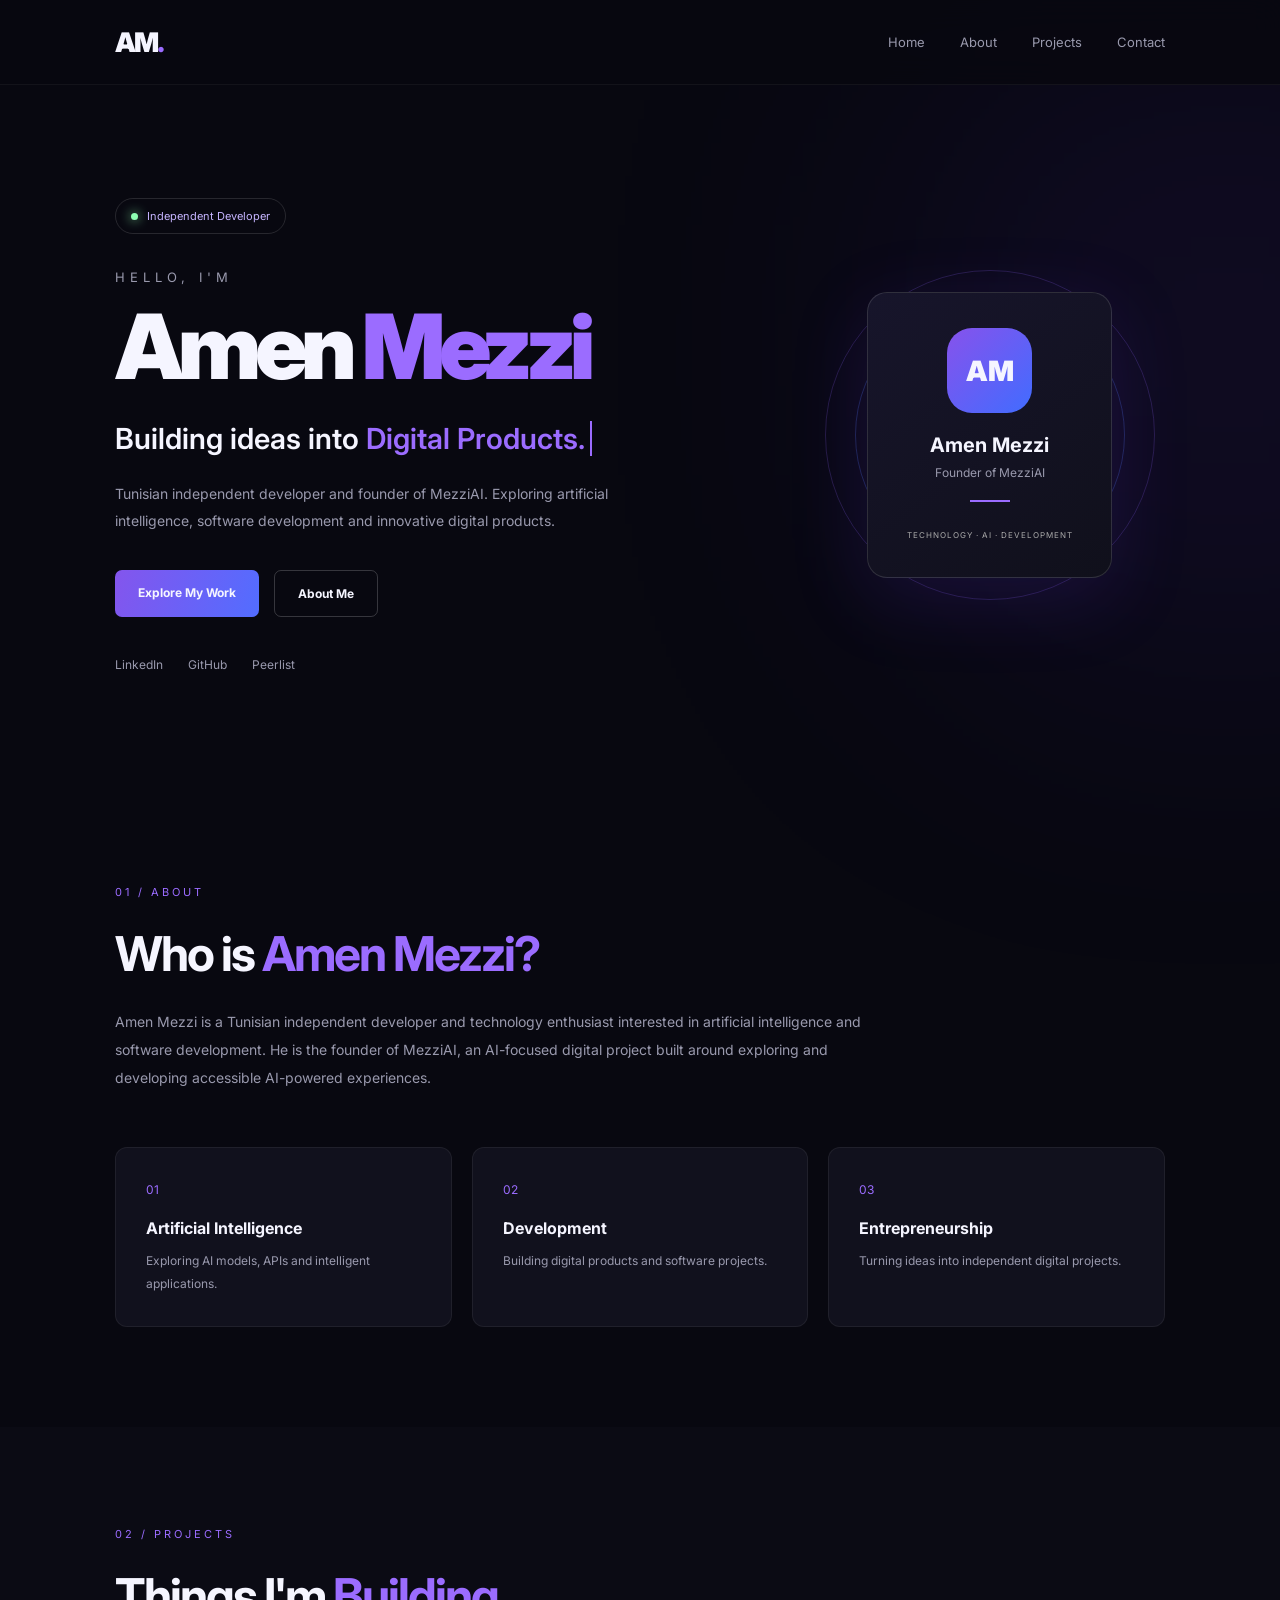
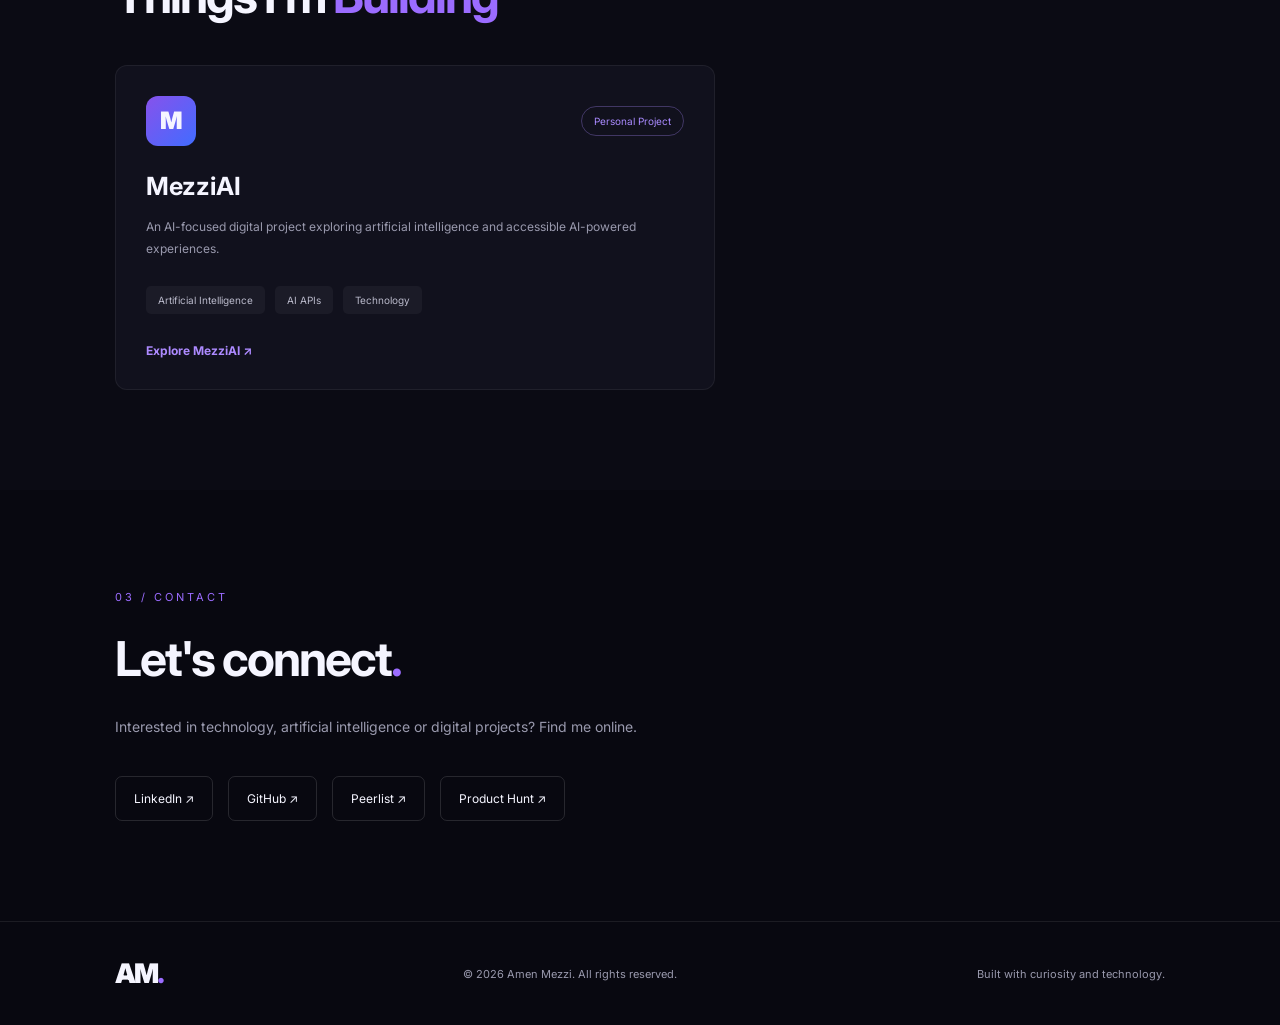
==== index.html @ a1e27f5b "Add files via upload" ====
<!DOCTYPE html>
<html lang="en">
<head>
  <meta charset="UTF-8">
  <meta name="viewport" content="width=device-width, initial-scale=1.0">

  <title>Amen Mezzi | Founder of MezziAI & Independent Developer</title>

  <meta name="description" content="Official website of Amen Mezzi, Tunisian independent developer and founder of MezziAI. Explore his projects, technology interests and work in artificial intelligence.">

  <meta name="author" content="Amen Mezzi">
  <meta name="robots" content="index, follow">
  <meta name="theme-color" content="#080810">

  <link rel="canonical" href="https://YOUR-DOMAIN.com/">

  <meta property="og:type" content="website">
  <meta property="og:title" content="Amen Mezzi | Official Website">
  <meta property="og:description" content="Independent Developer | Founder of MezziAI">
  <meta property="og:url" content="https://YOUR-DOMAIN.com/">
  <meta property="og:site_name" content="Amen Mezzi">

  <link rel="stylesheet" href="style.css">

  <script type="application/ld+json">
  {
    "@context": "https://schema.org",
    "@type": "Person",
    "name": "Amen Mezzi",
    "url": "https://YOUR-DOMAIN.com/",
    "jobTitle": "Independent Developer",
    "description": "Tunisian independent developer and founder of MezziAI, an AI-focused digital project.",
    "nationality": {
      "@type": "Country",
      "name": "Tunisia"
    },
    "sameAs": [
      "https://www.linkedin.com/in/amen-mezzi-5a290044a",
      "https://peerlist.io/amenmezzi095/project/amen-mezzi--founder-of-mezzai",
      "https://www.producthunt.com/products/mezziai?launch=mezziai"
    ]
  }
  </script>
</head>

<body>

  <div class="background-glow"></div>

  <header class="header">
    <a href="#home" class="logo">AM<span>.</span></a>

    <button class="menu-btn" aria-label="Toggle navigation">
      <span></span>
      <span></span>
      <span></span>
    </button>

    <nav class="nav-links">
      <a href="#home">Home</a>
      <a href="#about">About</a>
      <a href="#projects">Projects</a>
      <a href="#contact">Contact</a>
    </nav>
  </header>

  <main>

    <section class="hero" id="home">

      <div class="hero-content">

        <div class="status">
          <span class="status-dot"></span>
          Independent Developer
        </div>

        <p class="intro">HELLO, I'M</p>

        <h1>Amen <span>Mezzi</span></h1>

        <h2>Building ideas into <span id="typing"></span></h2>

        <p class="hero-description">
          Tunisian independent developer and founder of MezziAI.
          Exploring artificial intelligence, software development
          and innovative digital products.
        </p>

        <div class="hero-buttons">
          <a href="#projects" class="btn primary">Explore My Work</a>
          <a href="#about" class="btn secondary">About Me</a>
        </div>

        <div class="social-links">
          <a href="https://www.linkedin.com/in/amen-mezzi-5a290044a" target="_blank" rel="noopener">LinkedIn</a>
          <a href="https://github.com/" target="_blank" rel="noopener">GitHub</a>
          <a href="https://peerlist.io/amenmezzi095/project/amen-mezzi--founder-of-mezzai" target="_blank" rel="noopener">Peerlist</a>
        </div>

      </div>

      <div class="hero-visual">
        <div class="orbit orbit-one"></div>
        <div class="orbit orbit-two"></div>

        <div class="profile-card">
          <div class="profile-icon">AM</div>
          <h3>Amen Mezzi</h3>
          <p>Founder of MezziAI</p>
          <div class="card-line"></div>
          <span>TECHNOLOGY · AI · DEVELOPMENT</span>
        </div>
      </div>

    </section>

    <section class="about section" id="about">

      <div class="section-label">01 / ABOUT</div>

      <h2>Who is <span>Amen Mezzi?</span></h2>

      <p>
        Amen Mezzi is a Tunisian independent developer and technology
        enthusiast interested in artificial intelligence and software
        development.

        He is the founder of MezziAI, an AI-focused digital project
        built around exploring and developing accessible AI-powered
        experiences.
      </p>

      <div class="info-grid">
        <div class="info-card">
          <span>01</span>
          <h3>Artificial Intelligence</h3>
          <p>Exploring AI models, APIs and intelligent applications.</p>
        </div>

        <div class="info-card">
          <span>02</span>
          <h3>Development</h3>
          <p>Building digital products and software projects.</p>
        </div>

        <div class="info-card">
          <span>03</span>
          <h3>Entrepreneurship</h3>
          <p>Turning ideas into independent digital projects.</p>
        </div>
      </div>

    </section>

    <section class="projects section" id="projects">

      <div class="section-label">02 / PROJECTS</div>

      <h2>Things I'm <span>Building</span></h2>

      <div class="project-card">

        <div class="project-top">
          <div class="project-icon">M</div>
          <span class="project-status">Personal Project</span>
        </div>

        <h3>MezziAI</h3>

        <p>
          An AI-focused digital project exploring artificial
          intelligence and accessible AI-powered experiences.
        </p>

        <div class="tags">
          <span>Artificial Intelligence</span>
          <span>AI APIs</span>
          <span>Technology</span>
        </div>

        <a href="https://www.producthunt.com/products/mezziai?launch=mezziai"
           target="_blank" rel="noopener" class="project-link">
          Explore MezziAI ↗
        </a>

      </div>

    </section>

    <section class="contact section" id="contact">

      <div class="section-label">03 / CONTACT</div>

      <h2>Let's connect<span>.</span></h2>

      <p>
        Interested in technology, artificial intelligence
        or digital projects? Find me online.
      </p>

      <div class="contact-links">
        <a href="https://www.linkedin.com/in/amen-mezzi-5a290044a" target="_blank" rel="noopener">LinkedIn ↗</a>
        <a href="https://github.com/" target="_blank" rel="noopener">GitHub ↗</a>
        <a href="https://peerlist.io/amenmezzi095/project/amen-mezzi--founder-of-mezzai" target="_blank" rel="noopener">Peerlist ↗</a>
        <a href="https://www.producthunt.com/products/mezziai?launch=mezziai" target="_blank" rel="noopener">Product Hunt ↗</a>
      </div>

    </section>

  </main>

  <footer>
    <a href="#home" class="logo">AM<span>.</span></a>
    <p>© <span id="year"></span> Amen Mezzi. All rights reserved.</p>
    <p>Built with curiosity and technology.</p>
  </footer>

  <script src="script.js"></script>

</body>
</html>
---- style.css ----
@import url('https://fonts.googleapis.com/css2?family=Inter:wght@400;500;600;700;800;900&display=swap');

:root {
  --bg: #080810;
  --card: #11111d;
  --text: #f5f5ff;
  --muted: #9999ad;
  --purple: #9b6cff;
  --blue: #547dff;
}

* {
  margin: 0;
  padding: 0;
  box-sizing: border-box;
  scroll-behavior: smooth;
}

body {
  font-family: 'Inter', sans-serif;
  background: var(--bg);
  color: var(--text);
  overflow-x: hidden;
}

a {
  text-decoration: none;
  color: inherit;
}

.background-glow {
  position: fixed;
  width: 500px;
  height: 500px;
  background: #713bff;
  filter: blur(180px);
  opacity: .13;
  top: 100px;
  right: -200px;
  pointer-events: none;
  z-index: -1;
}

.header {
  height: 85px;
  padding: 0 9%;
  display: flex;
  justify-content: space-between;
  align-items: center;
  border-bottom: 1px solid #ffffff0c;
  position: sticky;
  top: 0;
  z-index: 100;
  background: rgba(8,8,16,.9);
  backdrop-filter: blur(15px);
}

.logo {
  font-size: 27px;
  font-weight: 900;
  letter-spacing: -2px;
}

.logo span,
h1 span,
h2 span {
  color: var(--purple);
}

.nav-links {
  display: flex;
  gap: 35px;
}

.nav-links a {
  color: var(--muted);
  font-size: 13px;
  transition: .3s;
}

.nav-links a:hover {
  color: white;
}

.menu-btn {
  display: none;
  background: none;
  border: 0;
  cursor: pointer;
}

.menu-btn span {
  display: block;
  width: 25px;
  height: 2px;
  background: white;
  margin: 6px;
}

.hero {
  min-height: 700px;
  padding: 100px 9%;
  display: flex;
  align-items: center;
  justify-content: space-between;
  gap: 50px;
}

.hero-content {
  max-width: 650px;
}

.status {
  display: inline-flex;
  align-items: center;
  gap: 9px;
  padding: 10px 15px;
  border: 1px solid #ffffff20;
  border-radius: 30px;
  color: #c6b5ff;
  font-size: 11px;
  margin-bottom: 35px;
}

.status-dot {
  width: 7px;
  height: 7px;
  border-radius: 50%;
  background: #8dffb2;
  box-shadow: 0 0 12px #8dffb2;
}

.intro {
  font-size: 13px;
  color: var(--muted);
  letter-spacing: 5px;
  margin-bottom: 12px;
}

.hero h1 {
  font-size: clamp(55px, 8vw, 90px);
  font-weight: 900;
  letter-spacing: -6px;
  line-height: 1.1;
}

.hero h2 {
  font-size: clamp(20px, 3vw, 29px);
  margin-top: 25px;
  font-weight: 600;
}

.hero h2 span {
  border-right: 2px solid var(--purple);
  padding-right: 5px;
}

.hero-description {
  color: var(--muted);
  line-height: 1.9;
  max-width: 510px;
  font-size: 14px;
  margin-top: 25px;
}

.hero-buttons {
  display: flex;
  gap: 15px;
  margin-top: 35px;
  flex-wrap: wrap;
}

.btn {
  padding: 15px 23px;
  border-radius: 7px;
  font-size: 12px;
  font-weight: 700;
  transition: .3s;
}

.primary {
  background: linear-gradient(110deg, #8455ed, #526dff);
}

.secondary {
  border: 1px solid #ffffff30;
}

.btn:hover {
  transform: translateY(-4px);
}

.social-links {
  display: flex;
  gap: 25px;
  margin-top: 40px;
}

.social-links a {
  color: var(--muted);
  font-size: 12px;
}

.social-links a:hover {
  color: var(--purple);
}

.hero-visual {
  position: relative;
  width: 350px;
  height: 350px;
  display: flex;
  align-items: center;
  justify-content: center;
  flex-shrink: 0;
}

.orbit {
  position: absolute;
  border: 1px solid #9168ff35;
  border-radius: 50%;
}

.orbit-one {
  width: 330px;
  height: 330px;
  animation: rotate 15s linear infinite;
}

.orbit-two {
  width: 270px;
  height: 270px;
  border-color: #547dff40;
  animation: rotate 20s linear infinite reverse;
}

@keyframes rotate {
  to { transform: rotate(360deg); }
}

.profile-card {
  width: 245px;
  padding: 35px 20px;
  text-align: center;
  border: 1px solid #ffffff20;
  background: linear-gradient(145deg, #17152b, #10101b);
  border-radius: 20px;
  box-shadow: 0 20px 80px #713bff25;
  z-index: 2;
}

.profile-icon {
  width: 85px;
  height: 85px;
  border-radius: 25px;
  background: linear-gradient(135deg, #8752ec, #416cff);
  display: grid;
  place-items: center;
  font-size: 28px;
  font-weight: 900;
  margin: auto auto 20px;
}

.profile-card h3 {
  font-size: 20px;
}

.profile-card p {
  color: var(--muted);
  font-size: 12px;
  margin-top: 8px;
}

.card-line {
  width: 40px;
  height: 2px;
  background: var(--purple);
  margin: 20px auto;
}

.profile-card span {
  font-size: 8px;
  color: #aaa;
  letter-spacing: 1px;
}

.section {
  padding: 100px 9%;
}

.section-label {
  font-size: 11px;
  letter-spacing: 3px;
  color: var(--purple);
  margin-bottom: 25px;
}

.section h2 {
  font-size: clamp(32px, 5vw, 48px);
  letter-spacing: -2px;
  margin-bottom: 25px;
}

.about > p,
.contact > p {
  color: var(--muted);
  line-height: 2;
  font-size: 14px;
  max-width: 750px;
}

.info-grid {
  display: grid;
  grid-template-columns: repeat(3, 1fr);
  gap: 20px;
  margin-top: 55px;
}

.info-card,
.project-card {
  padding: 30px;
  background: var(--card);
  border: 1px solid #ffffff10;
  border-radius: 12px;
  transition: .3s;
}

.info-card:hover,
.project-card:hover {
  transform: translateY(-6px);
  border-color: #9366ff70;
}

.info-card > span {
  color: var(--purple);
  font-size: 12px;
}

.info-card h3 {
  margin: 20px 0 12px;
  font-size: 16px;
}

.info-card p,
.project-card > p {
  color: var(--muted);
  font-size: 12px;
  line-height: 1.9;
}

.projects {
  background: #0b0b14;
}

.project-card {
  max-width: 600px;
  margin-top: 40px;
}

.project-top {
  display: flex;
  align-items: center;
  justify-content: space-between;
  margin-bottom: 25px;
}

.project-icon {
  width: 50px;
  height: 50px;
  background: linear-gradient(135deg, #8752ec, #416cff);
  display: grid;
  place-items: center;
  border-radius: 12px;
  font-size: 24px;
  font-weight: 900;
}

.project-status {
  font-size: 10px;
  color: #a98aff;
  border: 1px solid #a98aff50;
  padding: 8px 12px;
  border-radius: 20px;
}

.project-card h3 {
  font-size: 25px;
  margin-bottom: 15px;
}

.tags {
  display: flex;
  flex-wrap: wrap;
  gap: 10px;
  margin: 25px 0;
}

.tags span {
  font-size: 10px;
  padding: 8px 12px;
  background: #ffffff0b;
  color: #b9b9ca;
  border-radius: 5px;
}

.project-link {
  display: inline-block;
  font-size: 12px;
  color: #ad8aff;
  font-weight: 700;
}

.contact-links {
  display: flex;
  flex-wrap: wrap;
  gap: 15px;
  margin-top: 35px;
}

.contact-links a {
  padding: 14px 18px;
  border: 1px solid #ffffff20;
  border-radius: 7px;
  font-size: 12px;
  transition: .3s;
}

.contact-links a:hover {
  background: #8255e9;
}

footer {
  padding: 35px 9%;
  border-top: 1px solid #ffffff15;
  display: flex;
  justify-content: space-between;
  align-items: center;
  gap: 20px;
  flex-wrap: wrap;
}

footer p {
  font-size: 11px;
  color: var(--muted);
}

@media(max-width: 900px) {
  .hero {
    flex-direction: column;
    text-align: center;
    padding-top: 90px;
  }

  .hero-description {
    margin-left: auto;
    margin-right: auto;
  }

  .hero-buttons,
  .social-links {
    justify-content: center;
  }

  .hero-visual {
    margin-top: 30px;
  }
}

@media(max-width: 650px) {
  .header {
    padding: 0 6%;
    height: 70px;
  }

  .menu-btn {
    display: block;
  }

  .nav-links {
    display: none;
    position: absolute;
    top: 70px;
    left: 0;
    width: 100%;
    padding: 25px;
    background: #10101b;
    flex-direction: column;
    gap: 25px;
    border-bottom: 1px solid #ffffff15;
  }

  .nav-links.active {
    display: flex;
  }

  .hero {
    padding: 75px 6%;
    min-height: auto;
  }

  .hero h1 {
    letter-spacing: -4px;
  }

  .hero-visual {
    transform: scale(.85);
    margin: 0;
  }

  .section {
    padding: 75px 6%;
  }

  .info-grid {
    grid-template-columns: 1fr;
  }

  footer {
    flex-direction: column;
    text-align: center;
  }
}
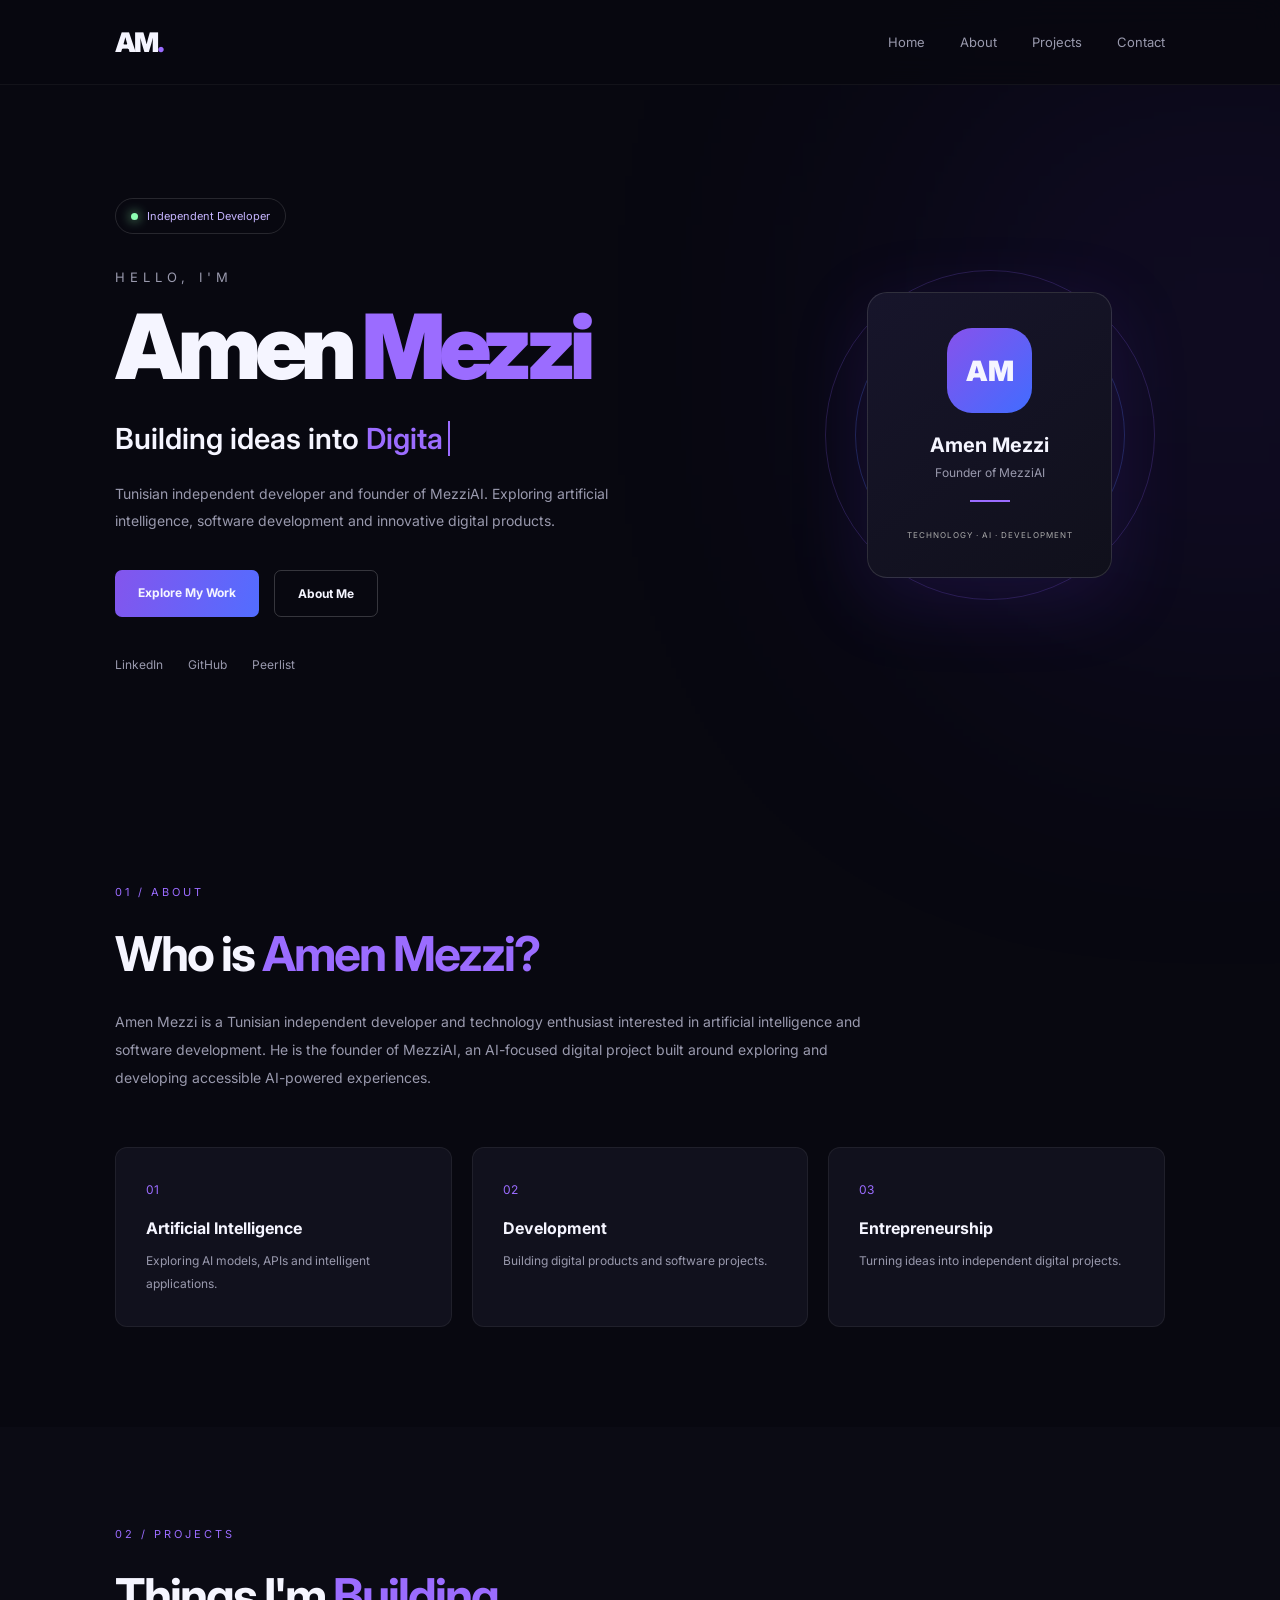
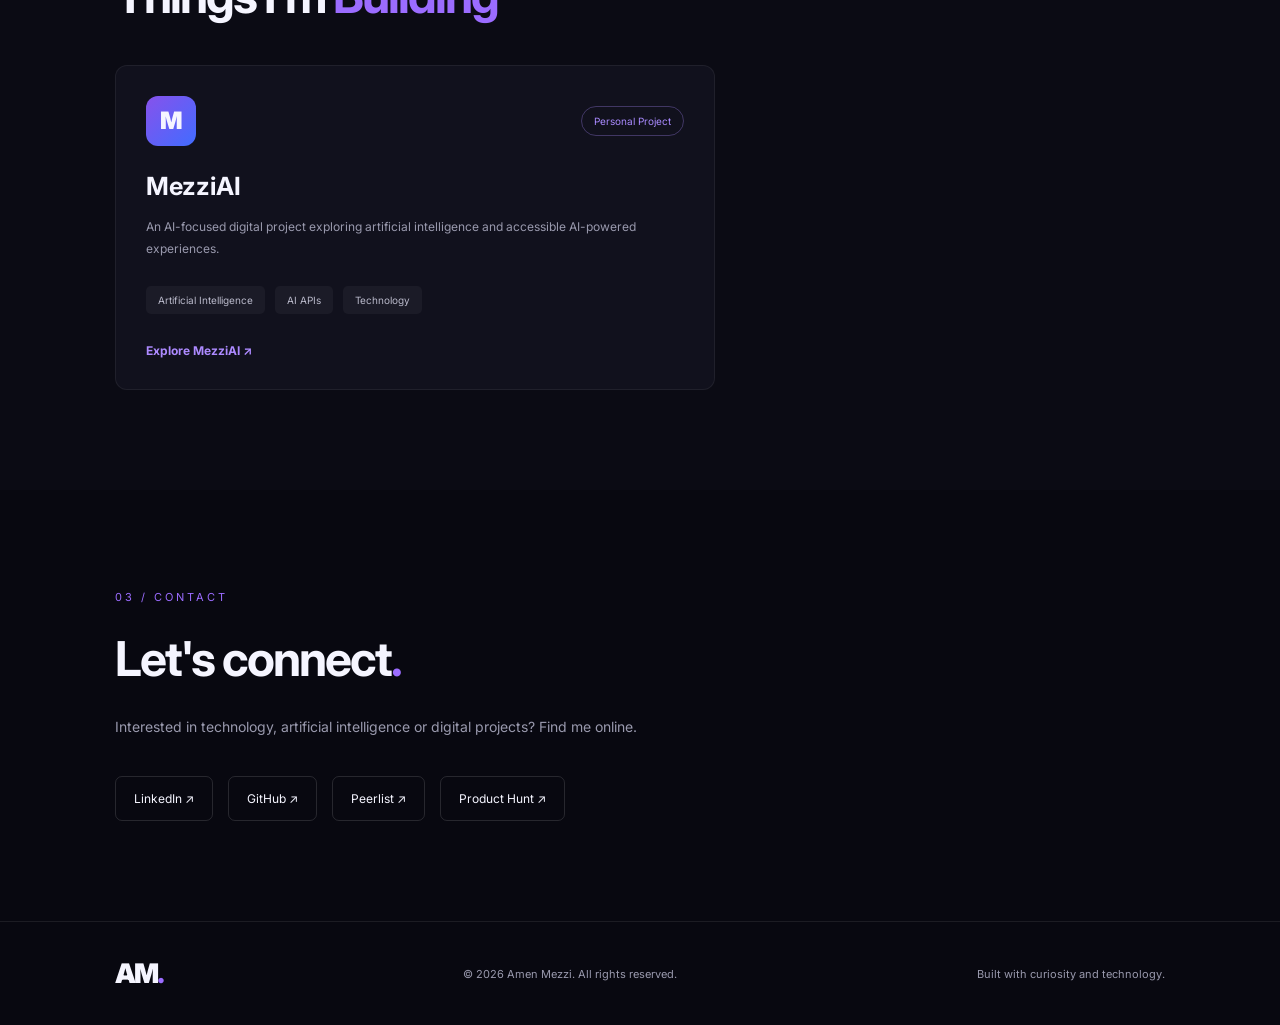
==== commit d52a7d3b: "Enhance SEO and social media metadata in index.html Updated meta tags for better SEO and social shar" ====
--- a/index.html
+++ b/index.html
@@ -7,38 +7,73 @@
 
   <title>Amen Mezzi | Founder of MezziAI & Independent Developer</title>
 
-  <meta name="description" content="Official website of Amen Mezzi, Tunisian independent developer and founder of MezziAI. Explore his projects, technology interests and work in artificial intelligence.">
+  <meta name="description" content="Official website of Amen Mezzi, Tunisian independent developer and founder of MezziAI. Discover his projects, work in artificial intelligence and technology.">
 
   <meta name="author" content="Amen Mezzi">
   <meta name="robots" content="index, follow">
   <meta name="theme-color" content="#080810">
 
-  <link rel="canonical" href="https://YOUR-DOMAIN.com/">
-
+  <link rel="canonical" href="https://piro11122.github.io/Amenmezziofficiel-/">
+
+  <!-- Open Graph -->
   <meta property="og:type" content="website">
   <meta property="og:title" content="Amen Mezzi | Official Website">
-  <meta property="og:description" content="Independent Developer | Founder of MezziAI">
-  <meta property="og:url" content="https://YOUR-DOMAIN.com/">
+  <meta property="og:description" content="Amen Mezzi — Tunisian Independent Developer and Founder of MezziAI.">
+  <meta property="og:url" content="https://piro11122.github.io/Amenmezziofficiel-/">
   <meta property="og:site_name" content="Amen Mezzi">
+  <meta property="og:locale" content="en_US">
+
+  <!-- Twitter -->
+  <meta name="twitter:card" content="summary">
+  <meta name="twitter:title" content="Amen Mezzi | Official Website">
+  <meta name="twitter:description" content="Independent Developer | Founder of MezziAI">
 
   <link rel="stylesheet" href="style.css">
 
+  <!-- Structured Data -->
   <script type="application/ld+json">
   {
     "@context": "https://schema.org",
-    "@type": "Person",
-    "name": "Amen Mezzi",
-    "url": "https://YOUR-DOMAIN.com/",
-    "jobTitle": "Independent Developer",
-    "description": "Tunisian independent developer and founder of MezziAI, an AI-focused digital project.",
-    "nationality": {
-      "@type": "Country",
-      "name": "Tunisia"
-    },
-    "sameAs": [
-      "https://www.linkedin.com/in/amen-mezzi-5a290044a",
-      "https://peerlist.io/amenmezzi095/project/amen-mezzi--founder-of-mezzai",
-      "https://www.producthunt.com/products/mezziai?launch=mezziai"
+    "@graph": [
+      {
+        "@type": "Person",
+        "@id": "https://piro11122.github.io/Amenmezziofficiel-/#person",
+        "name": "Amen Mezzi",
+        "url": "https://piro11122.github.io/Amenmezziofficiel-/",
+        "jobTitle": "Independent Developer",
+        "description": "Tunisian independent developer and founder of MezziAI, an AI-focused digital project.",
+        "nationality": {
+          "@type": "Country",
+          "name": "Tunisia"
+        },
+        "sameAs": [
+          "https://www.linkedin.com/in/amen-mezzi-5a290044a",
+          "https://github.com/piro11122",
+          "https://peerlist.io/amenmezzi095/project/amen-mezzi--founder-of-mezzai",
+          "https://www.producthunt.com/products/mezziai?launch=mezziai"
+        ]
+      },
+      {
+        "@type": "WebSite",
+        "@id": "https://piro11122.github.io/Amenmezziofficiel-/#website",
+        "url": "https://piro11122.github.io/Amenmezziofficiel-/",
+        "name": "Amen Mezzi",
+        "description": "Official website of Amen Mezzi, independent developer and founder of MezziAI.",
+        "publisher": {
+          "@id": "https://piro11122.github.io/Amenmezziofficiel-/#person"
+        },
+        "inLanguage": "en"
+      },
+      {
+        "@type": "CreativeWork",
+        "@id": "https://piro11122.github.io/Amenmezziofficiel-/#mezziai",
+        "name": "MezziAI",
+        "description": "An AI-focused digital project exploring artificial intelligence and accessible AI-powered experiences.",
+        "creator": {
+          "@id": "https://piro11122.github.io/Amenmezziofficiel-/#person"
+        },
+        "url": "https://www.producthunt.com/products/mezziai?launch=mezziai"
+      }
     ]
   }
   </script>
@@ -94,9 +129,9 @@
         </div>
 
         <div class="social-links">
-          <a href="https://www.linkedin.com/in/amen-mezzi-5a290044a" target="_blank" rel="noopener">LinkedIn</a>
-          <a href="https://github.com/" target="_blank" rel="noopener">GitHub</a>
-          <a href="https://peerlist.io/amenmezzi095/project/amen-mezzi--founder-of-mezzai" target="_blank" rel="noopener">Peerlist</a>
+          <a href="https://www.linkedin.com/in/amen-mezzi-5a290044a" target="_blank" rel="noopener noreferrer">LinkedIn</a>
+          <a href="https://github.com/piro11122" target="_blank" rel="noopener noreferrer">GitHub</a>
+          <a href="https://peerlist.io/amenmezzi095/project/amen-mezzi--founder-of-mezzai" target="_blank" rel="noopener noreferrer">Peerlist</a>
         </div>
 
       </div>
@@ -181,7 +216,7 @@
         </div>
 
         <a href="https://www.producthunt.com/products/mezziai?launch=mezziai"
-           target="_blank" rel="noopener" class="project-link">
+           target="_blank" rel="noopener noreferrer" class="project-link">
           Explore MezziAI ↗
         </a>
 
@@ -201,10 +236,10 @@
       </p>
 
       <div class="contact-links">
-        <a href="https://www.linkedin.com/in/amen-mezzi-5a290044a" target="_blank" rel="noopener">LinkedIn ↗</a>
-        <a href="https://github.com/" target="_blank" rel="noopener">GitHub ↗</a>
-        <a href="https://peerlist.io/amenmezzi095/project/amen-mezzi--founder-of-mezzai" target="_blank" rel="noopener">Peerlist ↗</a>
-        <a href="https://www.producthunt.com/products/mezziai?launch=mezziai" target="_blank" rel="noopener">Product Hunt ↗</a>
+        <a href="https://www.linkedin.com/in/amen-mezzi-5a290044a" target="_blank" rel="noopener noreferrer">LinkedIn ↗</a>
+        <a href="https://github.com/piro11122" target="_blank" rel="noopener noreferrer">GitHub ↗</a>
+        <a href="https://peerlist.io/amenmezzi095/project/amen-mezzi--founder-of-mezzai" target="_blank" rel="noopener noreferrer">Peerlist ↗</a>
+        <a href="https://www.producthunt.com/products/mezziai?launch=mezziai" target="_blank" rel="noopener noreferrer">Product Hunt ↗</a>
       </div>
 
     </section>
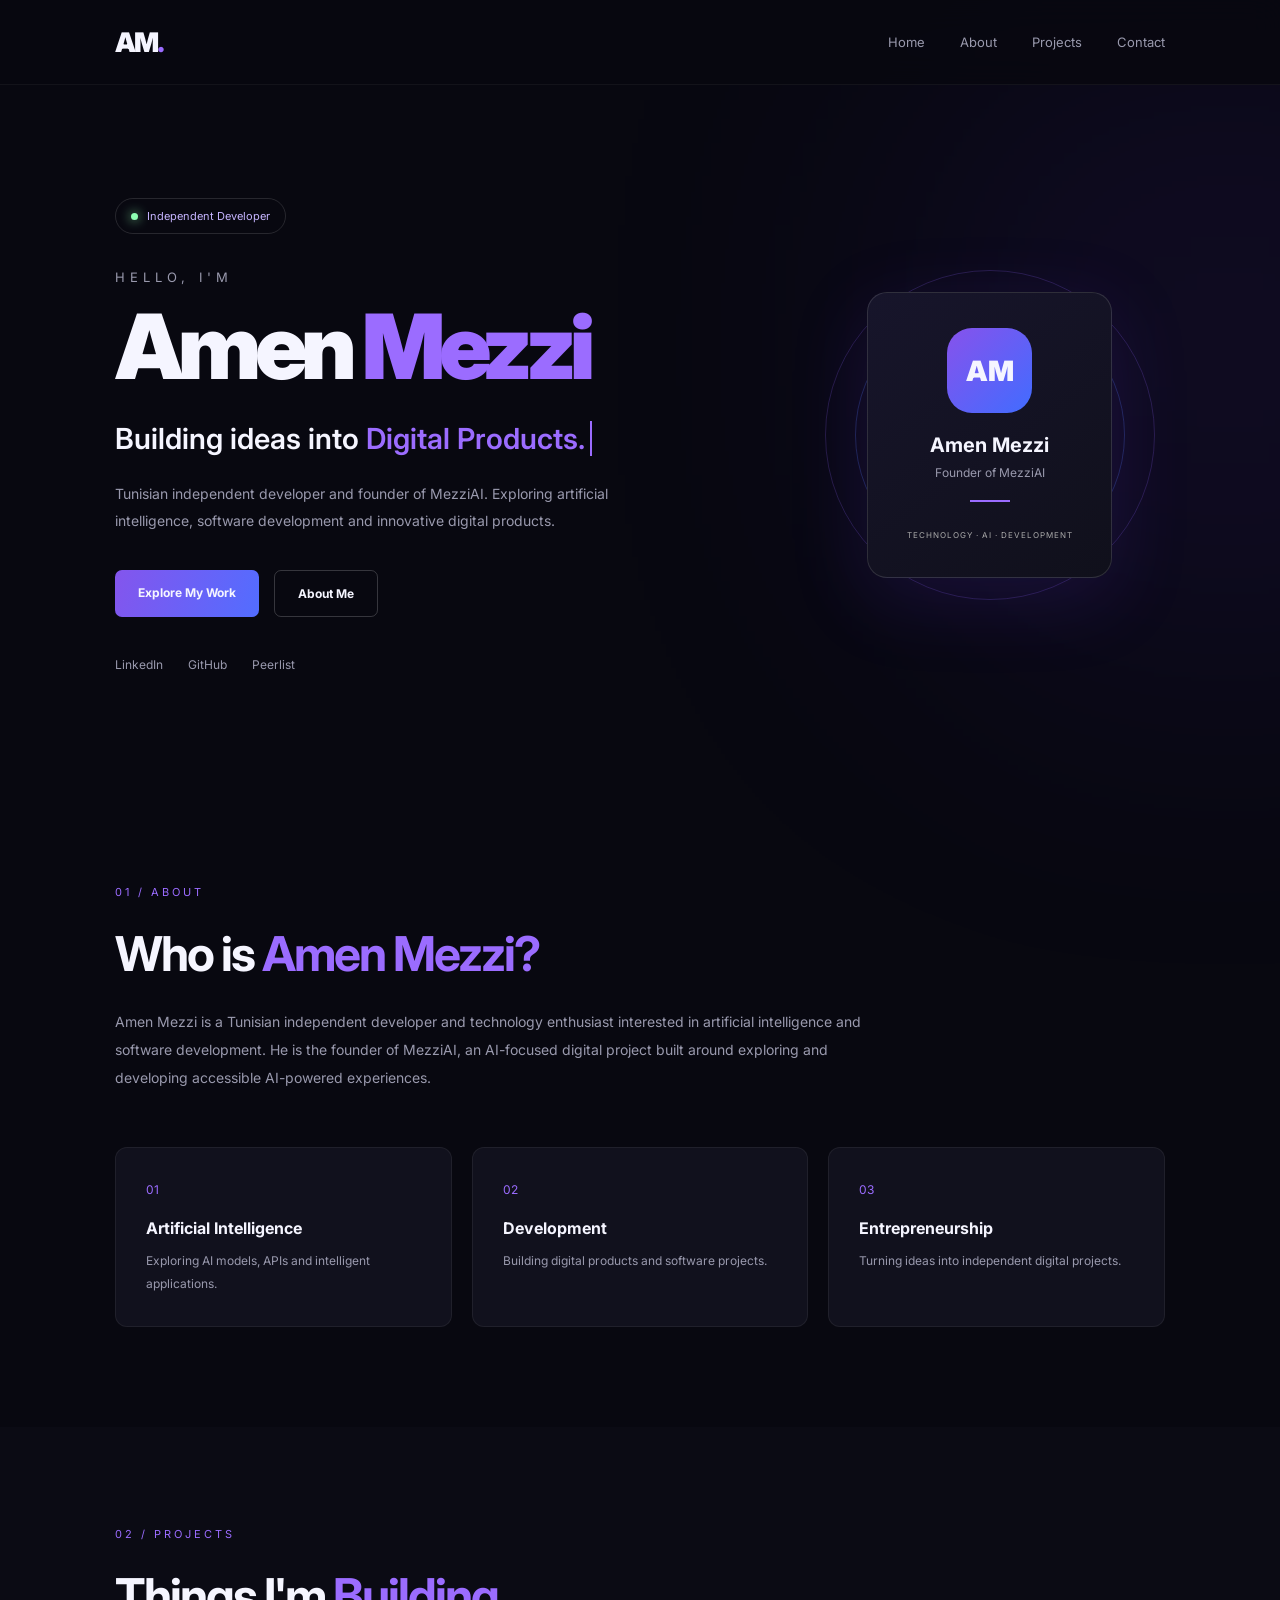
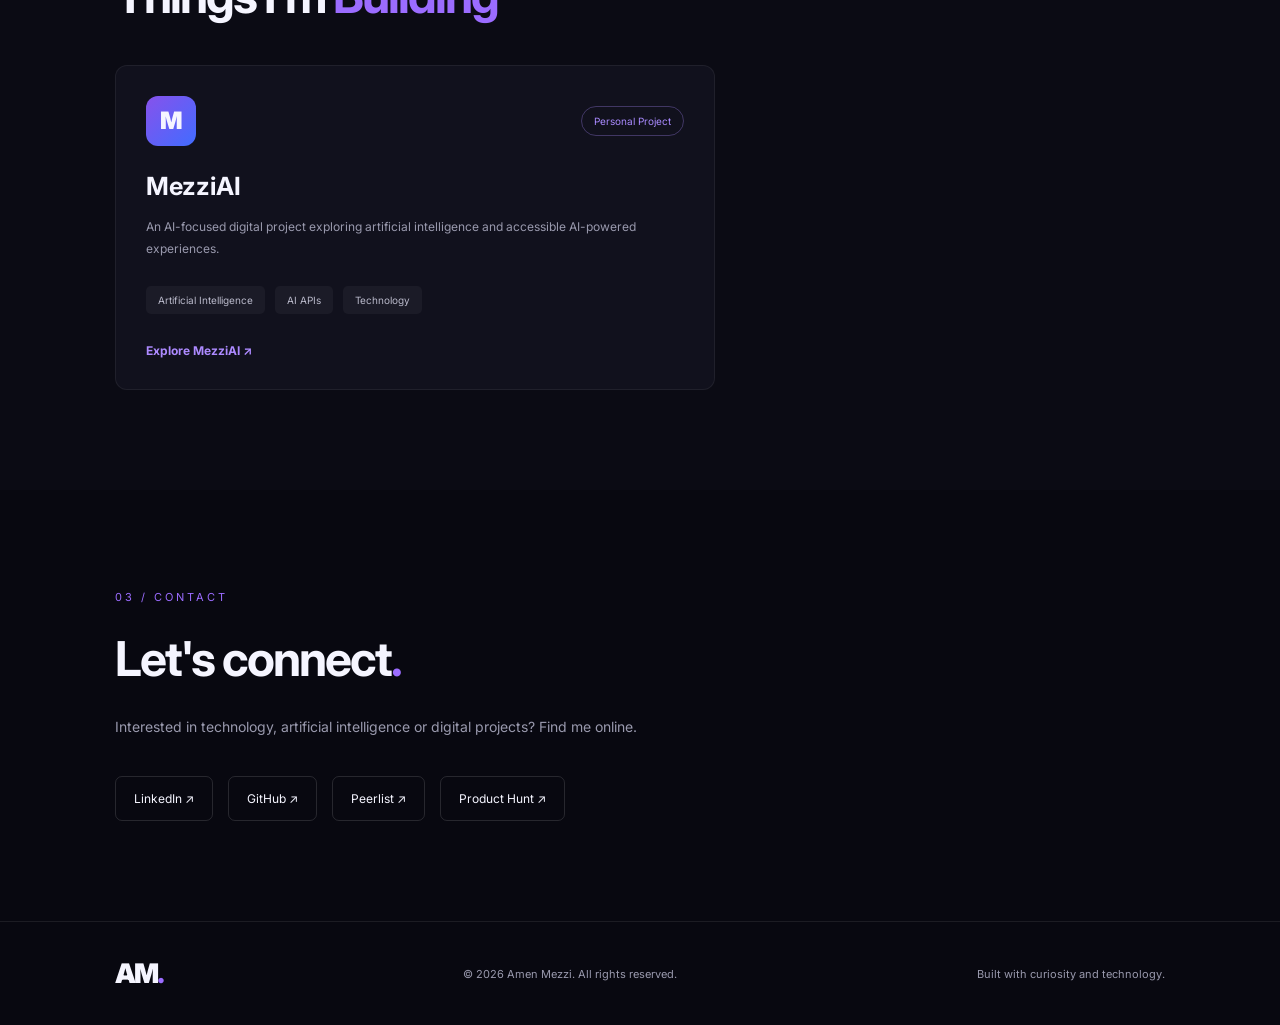
==== commit f675217c: "Modify meta description and add structured data Updated the description meta tag and added structure" ====
--- a/index.html
+++ b/index.html
@@ -7,7 +7,7 @@
 
   <title>Amen Mezzi | Founder of MezziAI & Independent Developer</title>
 
-  <meta name="description" content="Official website of Amen Mezzi, Tunisian independent developer and founder of MezziAI. Discover his projects, work in artificial intelligence and technology.">
+  <meta name="description" content="Official website of Amen Mezzi, Tunisian independent developer and founder of MezziAI. Discover his projects, technology interests and work in artificial intelligence.">
 
   <meta name="author" content="Amen Mezzi">
   <meta name="robots" content="index, follow">
@@ -30,53 +30,60 @@
 
   <link rel="stylesheet" href="style.css">
 
-  <!-- Structured Data -->
+  <!-- PERSON: AMEN MEZZI -->
   <script type="application/ld+json">
   {
     "@context": "https://schema.org",
-    "@graph": [
-      {
-        "@type": "Person",
-        "@id": "https://piro11122.github.io/Amenmezziofficiel-/#person",
-        "name": "Amen Mezzi",
-        "url": "https://piro11122.github.io/Amenmezziofficiel-/",
-        "jobTitle": "Independent Developer",
-        "description": "Tunisian independent developer and founder of MezziAI, an AI-focused digital project.",
-        "nationality": {
-          "@type": "Country",
-          "name": "Tunisia"
-        },
-        "sameAs": [
-          "https://www.linkedin.com/in/amen-mezzi-5a290044a",
-          "https://github.com/piro11122",
-          "https://peerlist.io/amenmezzi095/project/amen-mezzi--founder-of-mezzai",
-          "https://www.producthunt.com/products/mezziai?launch=mezziai"
-        ]
-      },
-      {
-        "@type": "WebSite",
-        "@id": "https://piro11122.github.io/Amenmezziofficiel-/#website",
-        "url": "https://piro11122.github.io/Amenmezziofficiel-/",
-        "name": "Amen Mezzi",
-        "description": "Official website of Amen Mezzi, independent developer and founder of MezziAI.",
-        "publisher": {
-          "@id": "https://piro11122.github.io/Amenmezziofficiel-/#person"
-        },
-        "inLanguage": "en"
-      },
-      {
-        "@type": "CreativeWork",
-        "@id": "https://piro11122.github.io/Amenmezziofficiel-/#mezziai",
-        "name": "MezziAI",
-        "description": "An AI-focused digital project exploring artificial intelligence and accessible AI-powered experiences.",
-        "creator": {
-          "@id": "https://piro11122.github.io/Amenmezziofficiel-/#person"
-        },
-        "url": "https://www.producthunt.com/products/mezziai?launch=mezziai"
-      }
+    "@type": "Person",
+    "@id": "https://piro11122.github.io/Amenmezziofficiel-/#person",
+    "name": "Amen Mezzi",
+    "url": "https://piro11122.github.io/Amenmezziofficiel-/",
+    "jobTitle": "Independent Developer",
+    "description": "Tunisian independent developer and founder of MezziAI, an AI-focused digital project.",
+    "nationality": {
+      "@type": "Country",
+      "name": "Tunisia"
+    },
+    "sameAs": [
+      "https://www.linkedin.com/in/amen-mezzi-5a290044a",
+      "https://github.com/piro11122",
+      "https://peerlist.io/amenmezzi095/project/amen-mezzi--founder-of-mezzai",
+      "https://www.producthunt.com/products/mezziai?launch=mezziai"
     ]
   }
   </script>
+
+  <!-- WEBSITE -->
+  <script type="application/ld+json">
+  {
+    "@context": "https://schema.org",
+    "@type": "WebSite",
+    "@id": "https://piro11122.github.io/Amenmezziofficiel-/#website",
+    "url": "https://piro11122.github.io/Amenmezziofficiel-/",
+    "name": "Amen Mezzi",
+    "description": "Official website of Amen Mezzi, independent developer and founder of MezziAI.",
+    "inLanguage": "en",
+    "publisher": {
+      "@id": "https://piro11122.github.io/Amenmezziofficiel-/#person"
+    }
+  }
+  </script>
+
+  <!-- MEZZIAI PROJECT -->
+  <script type="application/ld+json">
+  {
+    "@context": "https://schema.org",
+    "@type": "CreativeWork",
+    "@id": "https://piro11122.github.io/Amenmezziofficiel-/#mezziai",
+    "name": "MezziAI",
+    "description": "An AI-focused digital project exploring artificial intelligence and accessible AI-powered experiences.",
+    "creator": {
+      "@id": "https://piro11122.github.io/Amenmezziofficiel-/#person"
+    },
+    "url": "https://www.producthunt.com/products/mezziai?launch=mezziai"
+  }
+  </script>
+
 </head>
 
 <body>
@@ -102,6 +109,7 @@
 
   <main>
 
+    <!-- HERO -->
     <section class="hero" id="home">
 
       <div class="hero-content">
@@ -151,6 +159,7 @@
 
     </section>
 
+    <!-- ABOUT -->
     <section class="about section" id="about">
 
       <div class="section-label">01 / ABOUT</div>
@@ -168,6 +177,7 @@
       </p>
 
       <div class="info-grid">
+
         <div class="info-card">
           <span>01</span>
           <h3>Artificial Intelligence</h3>
@@ -185,10 +195,12 @@
           <h3>Entrepreneurship</h3>
           <p>Turning ideas into independent digital projects.</p>
         </div>
-      </div>
-
-    </section>
-
+
+      </div>
+
+    </section>
+
+    <!-- PROJECTS -->
     <section class="projects section" id="projects">
 
       <div class="section-label">02 / PROJECTS</div>
@@ -216,7 +228,9 @@
         </div>
 
         <a href="https://www.producthunt.com/products/mezziai?launch=mezziai"
-           target="_blank" rel="noopener noreferrer" class="project-link">
+           target="_blank"
+           rel="noopener noreferrer"
+           class="project-link">
           Explore MezziAI ↗
         </a>
 
@@ -224,6 +238,7 @@
 
     </section>
 
+    <!-- CONTACT -->
     <section class="contact section" id="contact">
 
       <div class="section-label">03 / CONTACT</div>
@@ -236,10 +251,19 @@
       </p>
 
       <div class="contact-links">
-        <a href="https://www.linkedin.com/in/amen-mezzi-5a290044a" target="_blank" rel="noopener noreferrer">LinkedIn ↗</a>
-        <a href="https://github.com/piro11122" target="_blank" rel="noopener noreferrer">GitHub ↗</a>
-        <a href="https://peerlist.io/amenmezzi095/project/amen-mezzi--founder-of-mezzai" target="_blank" rel="noopener noreferrer">Peerlist ↗</a>
-        <a href="https://www.producthunt.com/products/mezziai?launch=mezziai" target="_blank" rel="noopener noreferrer">Product Hunt ↗</a>
+
+        <a href="https://www.linkedin.com/in/amen-mezzi-5a290044a"
+           target="_blank" rel="noopener noreferrer">LinkedIn ↗</a>
+
+        <a href="https://github.com/piro11122"
+           target="_blank" rel="noopener noreferrer">GitHub ↗</a>
+
+        <a href="https://peerlist.io/amenmezzi095/project/amen-mezzi--founder-of-mezzai"
+           target="_blank" rel="noopener noreferrer">Peerlist ↗</a>
+
+        <a href="https://www.producthunt.com/products/mezziai?launch=mezziai"
+           target="_blank" rel="noopener noreferrer">Product Hunt ↗</a>
+
       </div>
 
     </section>
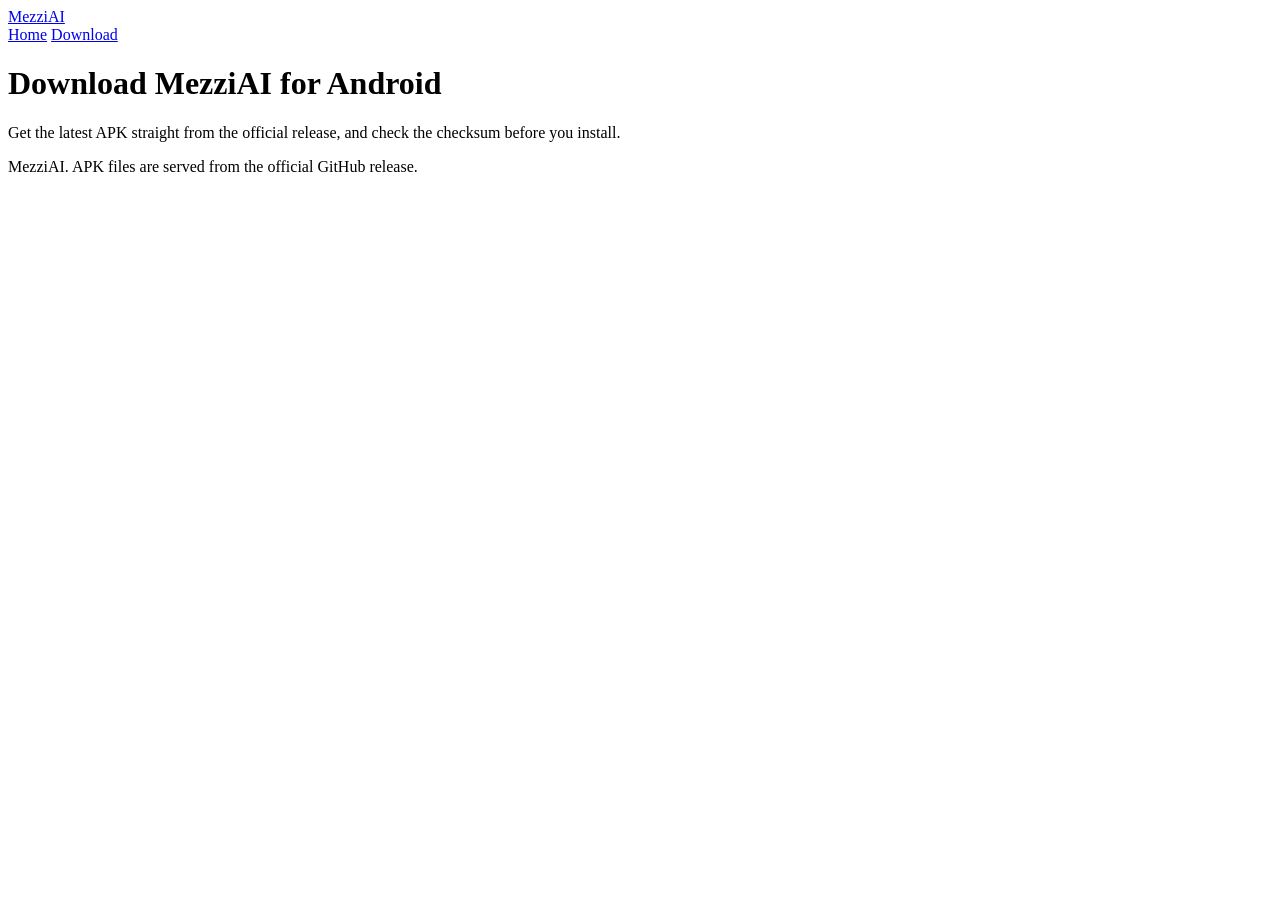
==== commit 11ca8dae: "Add files via upload" ====
--- a/index.html
+++ b/index.html
@@ -1,282 +1,38 @@
-
-<!DOCTYPE html>
+<!doctype html>
 <html lang="en">
 <head>
-  <meta charset="UTF-8">
-  <meta name="viewport" content="width=device-width, initial-scale=1.0">
-
-  <title>Amen Mezzi | Founder of MezziAI & Independent Developer</title>
-
-  <meta name="description" content="Official website of Amen Mezzi, Tunisian independent developer and founder of MezziAI. Discover his projects, technology interests and work in artificial intelligence.">
-
-  <meta name="author" content="Amen Mezzi">
-  <meta name="robots" content="index, follow">
-  <meta name="theme-color" content="#080810">
-
-  <link rel="canonical" href="https://piro11122.github.io/Amenmezziofficiel-/">
-
-  <!-- Open Graph -->
-  <meta property="og:type" content="website">
-  <meta property="og:title" content="Amen Mezzi | Official Website">
-  <meta property="og:description" content="Amen Mezzi — Tunisian Independent Developer and Founder of MezziAI.">
-  <meta property="og:url" content="https://piro11122.github.io/Amenmezziofficiel-/">
-  <meta property="og:site_name" content="Amen Mezzi">
-  <meta property="og:locale" content="en_US">
-
-  <!-- Twitter -->
-  <meta name="twitter:card" content="summary">
-  <meta name="twitter:title" content="Amen Mezzi | Official Website">
-  <meta name="twitter:description" content="Independent Developer | Founder of MezziAI">
-
-  <link rel="stylesheet" href="style.css">
-
-  <!-- PERSON: AMEN MEZZI -->
-  <script type="application/ld+json">
-  {
-    "@context": "https://schema.org",
-    "@type": "Person",
-    "@id": "https://piro11122.github.io/Amenmezziofficiel-/#person",
-    "name": "Amen Mezzi",
-    "url": "https://piro11122.github.io/Amenmezziofficiel-/",
-    "jobTitle": "Independent Developer",
-    "description": "Tunisian independent developer and founder of MezziAI, an AI-focused digital project.",
-    "nationality": {
-      "@type": "Country",
-      "name": "Tunisia"
-    },
-    "sameAs": [
-      "https://www.linkedin.com/in/amen-mezzi-5a290044a",
-      "https://github.com/piro11122",
-      "https://peerlist.io/amenmezzi095/project/amen-mezzi--founder-of-mezzai",
-      "https://www.producthunt.com/products/mezziai?launch=mezziai"
-    ]
-  }
-  </script>
-
-  <!-- WEBSITE -->
-  <script type="application/ld+json">
-  {
-    "@context": "https://schema.org",
-    "@type": "WebSite",
-    "@id": "https://piro11122.github.io/Amenmezziofficiel-/#website",
-    "url": "https://piro11122.github.io/Amenmezziofficiel-/",
-    "name": "Amen Mezzi",
-    "description": "Official website of Amen Mezzi, independent developer and founder of MezziAI.",
-    "inLanguage": "en",
-    "publisher": {
-      "@id": "https://piro11122.github.io/Amenmezziofficiel-/#person"
-    }
-  }
-  </script>
-
-  <!-- MEZZIAI PROJECT -->
-  <script type="application/ld+json">
-  {
-    "@context": "https://schema.org",
-    "@type": "CreativeWork",
-    "@id": "https://piro11122.github.io/Amenmezziofficiel-/#mezziai",
-    "name": "MezziAI",
-    "description": "An AI-focused digital project exploring artificial intelligence and accessible AI-powered experiences.",
-    "creator": {
-      "@id": "https://piro11122.github.io/Amenmezziofficiel-/#person"
-    },
-    "url": "https://www.producthunt.com/products/mezziai?launch=mezziai"
-  }
-  </script>
-
+  <meta charset="utf-8">
+  <meta name="viewport" content="width=device-width, initial-scale=1">
+  <title>Download MezziAI for Android</title>
+  <meta name="description" content="Download the latest MezziAI APK, check its checksum and browse earlier versions.">
+  <meta name="theme-color" content="#07050c">
+  <link rel="preconnect" href="https://fonts.googleapis.com">
+  <link rel="preconnect" href="https://fonts.gstatic.com" crossorigin>
+  <link rel="stylesheet" href="https://fonts.googleapis.com/css2?family=Inter:wght@400;500;600&family=Space+Grotesk:wght@500;700&display=swap">
+  <link rel="stylesheet" href="../assets/css/release.css">
 </head>
-
 <body>
-
-  <div class="background-glow"></div>
-
-  <header class="header">
-    <a href="#home" class="logo">AM<span>.</span></a>
-
-    <button class="menu-btn" aria-label="Toggle navigation">
-      <span></span>
-      <span></span>
-      <span></span>
-    </button>
-
-    <nav class="nav-links">
-      <a href="#home">Home</a>
-      <a href="#about">About</a>
-      <a href="#projects">Projects</a>
-      <a href="#contact">Contact</a>
-    </nav>
+  <header class="bar">
+    <a class="brand" href="../">MezziAI</a>
+    <nav aria-label="Main"><a href="../">Home</a> <a href="./" aria-current="page">Download</a></nav>
   </header>
 
-  <main>
+  <main class="wrap">
+    <h1>Download MezziAI for Android</h1>
+    <p class="lead">Get the latest APK straight from the official release, and check the checksum before you install.</p>
 
-    <!-- HERO -->
-    <section class="hero" id="home">
+    <div id="state" role="status" aria-live="polite"></div>
+    <noscript><p class="notice">The release list needs JavaScript. Enable it and reload this page.</p></noscript>
 
-      <div class="hero-content">
+    <section id="latest" aria-labelledby="latest-title" hidden></section>
 
-        <div class="status">
-          <span class="status-dot"></span>
-          Independent Developer
-        </div>
-
-        <p class="intro">HELLO, I'M</p>
-
-        <h1>Amen <span>Mezzi</span></h1>
-
-        <h2>Building ideas into <span id="typing"></span></h2>
-
-        <p class="hero-description">
-          Tunisian independent developer and founder of MezziAI.
-          Exploring artificial intelligence, software development
-          and innovative digital products.
-        </p>
-
-        <div class="hero-buttons">
-          <a href="#projects" class="btn primary">Explore My Work</a>
-          <a href="#about" class="btn secondary">About Me</a>
-        </div>
-
-        <div class="social-links">
-          <a href="https://www.linkedin.com/in/amen-mezzi-5a290044a" target="_blank" rel="noopener noreferrer">LinkedIn</a>
-          <a href="https://github.com/piro11122" target="_blank" rel="noopener noreferrer">GitHub</a>
-          <a href="https://peerlist.io/amenmezzi095/project/amen-mezzi--founder-of-mezzai" target="_blank" rel="noopener noreferrer">Peerlist</a>
-        </div>
-
-      </div>
-
-      <div class="hero-visual">
-        <div class="orbit orbit-one"></div>
-        <div class="orbit orbit-two"></div>
-
-        <div class="profile-card">
-          <div class="profile-icon">AM</div>
-          <h3>Amen Mezzi</h3>
-          <p>Founder of MezziAI</p>
-          <div class="card-line"></div>
-          <span>TECHNOLOGY · AI · DEVELOPMENT</span>
-        </div>
-      </div>
-
+    <section id="history" aria-labelledby="history-title" hidden>
+      <h2 id="history-title">Earlier versions</h2>
+      <div id="history-list"></div>
     </section>
-
-    <!-- ABOUT -->
-    <section class="about section" id="about">
-
-      <div class="section-label">01 / ABOUT</div>
-
-      <h2>Who is <span>Amen Mezzi?</span></h2>
-
-      <p>
-        Amen Mezzi is a Tunisian independent developer and technology
-        enthusiast interested in artificial intelligence and software
-        development.
-
-        He is the founder of MezziAI, an AI-focused digital project
-        built around exploring and developing accessible AI-powered
-        experiences.
-      </p>
-
-      <div class="info-grid">
-
-        <div class="info-card">
-          <span>01</span>
-          <h3>Artificial Intelligence</h3>
-          <p>Exploring AI models, APIs and intelligent applications.</p>
-        </div>
-
-        <div class="info-card">
-          <span>02</span>
-          <h3>Development</h3>
-          <p>Building digital products and software projects.</p>
-        </div>
-
-        <div class="info-card">
-          <span>03</span>
-          <h3>Entrepreneurship</h3>
-          <p>Turning ideas into independent digital projects.</p>
-        </div>
-
-      </div>
-
-    </section>
-
-    <!-- PROJECTS -->
-    <section class="projects section" id="projects">
-
-      <div class="section-label">02 / PROJECTS</div>
-
-      <h2>Things I'm <span>Building</span></h2>
-
-      <div class="project-card">
-
-        <div class="project-top">
-          <div class="project-icon">M</div>
-          <span class="project-status">Personal Project</span>
-        </div>
-
-        <h3>MezziAI</h3>
-
-        <p>
-          An AI-focused digital project exploring artificial
-          intelligence and accessible AI-powered experiences.
-        </p>
-
-        <div class="tags">
-          <span>Artificial Intelligence</span>
-          <span>AI APIs</span>
-          <span>Technology</span>
-        </div>
-
-        <a href="https://www.producthunt.com/products/mezziai?launch=mezziai"
-           target="_blank"
-           rel="noopener noreferrer"
-           class="project-link">
-          Explore MezziAI ↗
-        </a>
-
-      </div>
-
-    </section>
-
-    <!-- CONTACT -->
-    <section class="contact section" id="contact">
-
-      <div class="section-label">03 / CONTACT</div>
-
-      <h2>Let's connect<span>.</span></h2>
-
-      <p>
-        Interested in technology, artificial intelligence
-        or digital projects? Find me online.
-      </p>
-
-      <div class="contact-links">
-
-        <a href="https://www.linkedin.com/in/amen-mezzi-5a290044a"
-           target="_blank" rel="noopener noreferrer">LinkedIn ↗</a>
-
-        <a href="https://github.com/piro11122"
-           target="_blank" rel="noopener noreferrer">GitHub ↗</a>
-
-        <a href="https://peerlist.io/amenmezzi095/project/amen-mezzi--founder-of-mezzai"
-           target="_blank" rel="noopener noreferrer">Peerlist ↗</a>
-
-        <a href="https://www.producthunt.com/products/mezziai?launch=mezziai"
-           target="_blank" rel="noopener noreferrer">Product Hunt ↗</a>
-
-      </div>
-
-    </section>
-
   </main>
 
-  <footer>
-    <a href="#home" class="logo">AM<span>.</span></a>
-    <p>© <span id="year"></span> Amen Mezzi. All rights reserved.</p>
-    <p>Built with curiosity and technology.</p>
-  </footer>
-
-  <script src="script.js"></script>
-
+  <footer class="foot"><p>MezziAI. APK files are served from the official GitHub release.</p></footer>
+  <script src="../assets/js/releases.js" defer></script>
 </body>
 </html>
